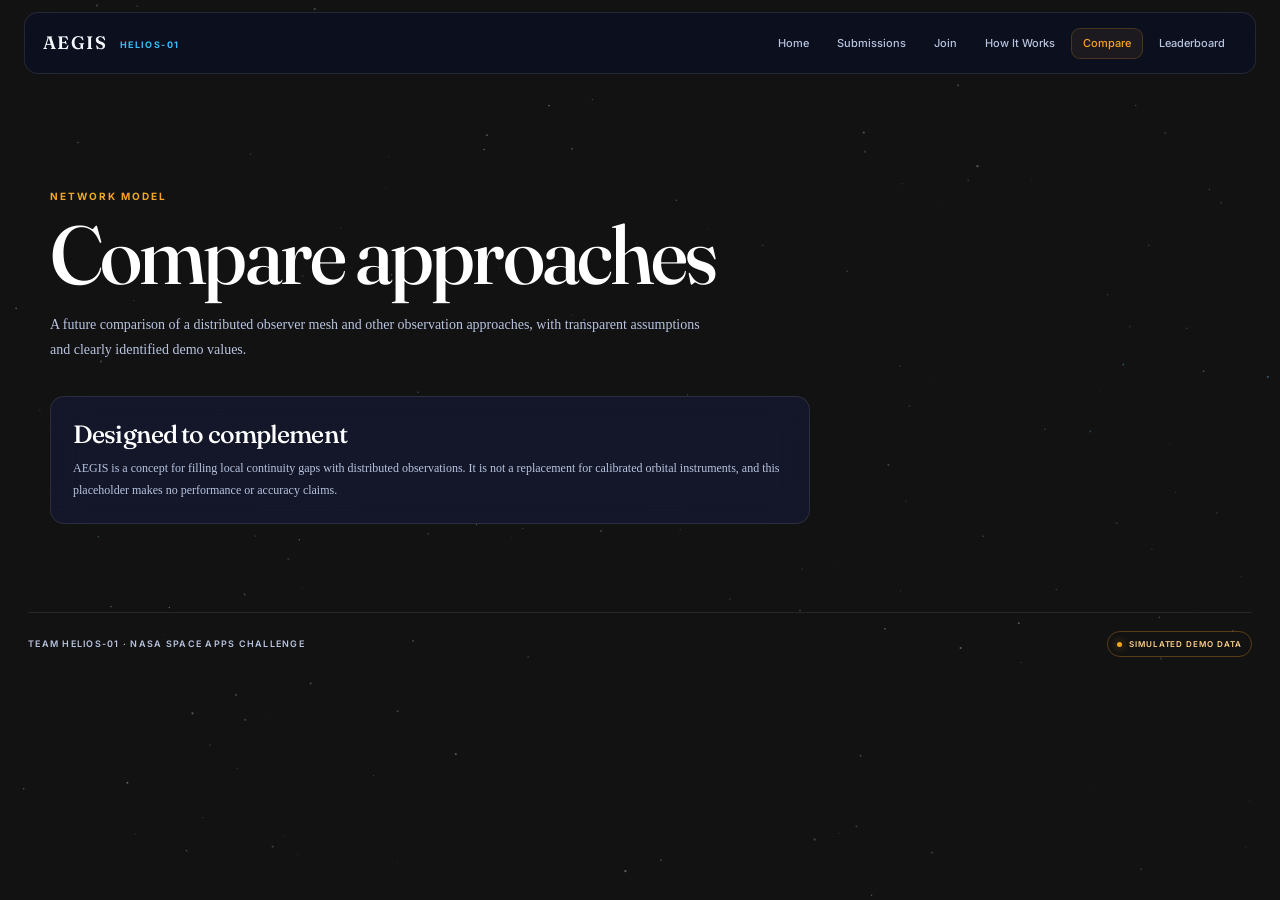
==== compare.html @ 6cf14dcd "Add shared AEGIS site foundation" ====
<!doctype html>
<html lang="en">
<head>
  <meta charset="utf-8" />
  <meta name="viewport" content="width=device-width, initial-scale=1" />
  <meta name="theme-color" content="#0A0F24" />
  <meta name="description" content="Compare the AEGIS mesh concept with common observation constraints." />
  <title>Compare — AEGIS</title>
  <link rel="preconnect" href="https://fonts.googleapis.com" />
  <link rel="preconnect" href="https://fonts.gstatic.com" crossorigin />
  <link href="https://fonts.googleapis.com/css2?family=Fraunces:opsz,wght@9..144,500;9..144,600&family=Inter:wght@400;500;600;700&display=swap" rel="stylesheet" />
  <link rel="stylesheet" href="./assets/css/theme.css" />
</head>
<body>
  <main class="aegis-content">
    <p class="section-eyebrow">Network model</p>
    <h1>Compare approaches</h1>
    <p class="intro">A future comparison of a distributed observer mesh and other observation approaches, with transparent assumptions and clearly identified demo values.</p>
    <section class="stub-panel glass" aria-labelledby="compare-title"><h2 id="compare-title">Designed to complement</h2><p>AEGIS is a concept for filling local continuity gaps with distributed observations. It is not a replacement for calibrated orbital instruments, and this placeholder makes no performance or accuracy claims.</p></section>
  </main>
  <script type="module" src="./assets/js/nav.js"></script>
  <script type="module" src="./assets/js/stars.js"></script>
</body>
</html>
---- assets/css/theme.css ----
:root{
  color-scheme:dark;
  --aegis-bg:#0A0F24;
  --aegis-surface:rgba(20,27,58,.6);
  --aegis-border:rgba(255,255,255,.1);
  --aegis-radius:14px;
  --aegis-blur:16px;
  --aegis-cyan:#38BDF8;
  --aegis-amber:#F5A524;
  --aegis-green:#34D399;
  --aegis-coral:#FB7185;
  --aegis-text:#F5F7FF;
  --aegis-muted:#B8C4E0;
  --aegis-soft:#8492B1;
  --aegis-font-ui:'Inter',system-ui,sans-serif;
  --aegis-font-display:'Fraunces',Georgia,serif;
}
*,*::before,*::after{box-sizing:border-box}
:focus-visible{outline:2px solid var(--aegis-cyan);outline-offset:3px}
.aegis-header{position:sticky;top:0;z-index:50;width:min(100% - 32px,1400px);margin:12px auto 0;border:1px solid var(--aegis-border);border-radius:14px;background:rgba(10,15,36,.74);backdrop-filter:blur(var(--aegis-blur));-webkit-backdrop-filter:blur(var(--aegis-blur))}
.aegis-nav-row{min-height:60px;padding:0 18px;display:flex;align-items:center;justify-content:space-between;gap:24px}
.aegis-wordmark{font:600 18px/1 var(--aegis-font-display);letter-spacing:.08em;color:var(--aegis-text);text-decoration:none;white-space:nowrap}
.aegis-wordmark span{color:var(--aegis-cyan);font:700 9px/1 var(--aegis-font-ui);letter-spacing:.16em;vertical-align:middle;margin-left:7px}
.aegis-nav{display:flex;align-items:center;gap:4px}
.aegis-nav a{border:1px solid transparent;border-radius:9px;padding:9px 11px;color:var(--aegis-muted);font:500 11px/1 var(--aegis-font-ui);text-decoration:none;transition:color .18s,border-color .18s,background .18s}
.aegis-nav a:hover{color:var(--aegis-text);background:rgba(255,255,255,.045)}
.aegis-nav a[aria-current=page]{color:var(--aegis-amber);border-color:rgba(245,165,36,.2);background:rgba(245,165,36,.07)}
.aegis-menu-toggle{display:none;border:1px solid var(--aegis-border);border-radius:9px;background:rgba(255,255,255,.04);width:40px;height:38px;color:var(--aegis-text);cursor:pointer}
.aegis-menu-toggle svg{width:19px;height:19px;vertical-align:middle}
.aegis-footer{position:relative;z-index:1;width:min(100% - 40px,1360px);margin:32px auto 0;padding:18px 0 24px;border-top:1px solid rgba(255,255,255,.09);display:flex;align-items:center;justify-content:space-between;gap:12px;color:var(--aegis-muted);font:600 9px/1.5 var(--aegis-font-ui);letter-spacing:.14em}
.aegis-demo-pill{display:inline-flex;align-items:center;gap:7px;border:1px solid rgba(245,165,36,.3);border-radius:999px;padding:6px 9px;color:#ffd28a;font-size:8px;letter-spacing:.12em;white-space:nowrap}
.aegis-demo-pill::before{content:"";width:5px;height:5px;border-radius:50%;background:var(--aegis-amber);box-shadow:0 0 8px rgba(245,165,36,.65)}
.glass{border:1px solid var(--aegis-border);border-radius:var(--aegis-radius);background:var(--aegis-surface);backdrop-filter:blur(var(--aegis-blur));-webkit-backdrop-filter:blur(var(--aegis-blur))}
.btn-primary,.btn-ghost{display:inline-flex;align-items:center;justify-content:center;gap:8px;min-height:40px;border-radius:10px;padding:0 15px;font:700 11px var(--aegis-font-ui);text-decoration:none;cursor:pointer;transition:transform .18s,background .18s,border-color .18s}
.btn-primary{border:1px solid var(--aegis-amber);background:var(--aegis-amber);color:#171522}
.btn-primary:hover{transform:translateY(-1px);background:#ffc15a}
.btn-ghost{border:1px solid var(--aegis-border);background:rgba(255,255,255,.035);color:var(--aegis-text)}
.btn-ghost:hover{border-color:rgba(56,189,248,.55);background:rgba(56,189,248,.08)}
.chip{display:inline-flex;align-items:center;border:1px solid rgba(190,213,255,.16);border-radius:999px;background:rgba(255,255,255,.025);padding:7px 11px;color:#c7d4ed;font:500 10px var(--aegis-font-ui)}
.badge{display:inline-flex;align-items:center;border:1px solid rgba(56,189,248,.25);border-radius:999px;background:rgba(56,189,248,.08);padding:5px 8px;color:#8edaff;font:700 9px var(--aegis-font-ui);letter-spacing:.06em}
.badge.accepted{color:var(--aegis-green);border-color:rgba(52,211,153,.28);background:rgba(52,211,153,.08)}
.badge.rejected{color:var(--aegis-coral);border-color:rgba(251,113,133,.28);background:rgba(251,113,133,.08)}
.stat-tile{border:1px solid var(--aegis-border);border-radius:12px;background:rgba(255,255,255,.025);padding:14px}
.table{width:100%;border-collapse:collapse;text-align:left;font:12px/1.5 var(--aegis-font-ui)}
.table th{padding:11px 12px;color:var(--aegis-muted);font-size:9px;letter-spacing:.12em;text-transform:uppercase;border-bottom:1px solid var(--aegis-border)}
.table td{padding:12px;border-bottom:1px solid rgba(255,255,255,.06);color:var(--aegis-text)}
.input{width:100%;min-height:42px;border:1px solid rgba(186,223,255,.19);border-radius:10px;background:rgba(20,27,58,.6);padding:0 12px;color:var(--aegis-text);font:12px var(--aegis-font-ui)}
.input:focus{border-color:rgba(56,189,248,.75);box-shadow:0 0 0 3px rgba(56,189,248,.12);outline:none}
.input::placeholder{color:#95a4c3}
.skeleton{display:block;height:12px;border-radius:9px;background:linear-gradient(90deg,#263252,#3a4765,#263252);background-size:200% 100%;animation:aegis-shimmer 1.4s infinite}
@keyframes aegis-shimmer{to{background-position:-200% 0}}
.section-eyebrow{margin:0 0 12px;color:var(--aegis-amber);font:700 10px/1.4 var(--aegis-font-ui);letter-spacing:.2em;text-transform:uppercase}
.aegis-content{position:relative;z-index:1;width:min(100% - 40px,1180px);margin:0 auto;padding:clamp(54px,9vw,120px) 0 56px}
.aegis-content h1,.aegis-content h2{font-family:var(--aegis-font-display);font-weight:500;letter-spacing:-.035em}
.aegis-content h1{max-width:800px;margin:0 0 16px;font-size:clamp(44px,7vw,82px);line-height:.98}
.aegis-content .intro{max-width:660px;margin:0;color:var(--aegis-muted);font-size:14px;line-height:1.8}
.stub-panel{margin-top:34px;padding:22px;max-width:760px}
.stub-panel h2{margin:0 0 9px;font-size:25px}
.stub-panel p{margin:0;color:var(--aegis-muted);font-size:12px;line-height:1.8}
.aegis-stars{position:fixed;inset:0;z-index:0;pointer-events:none;width:100%;height:100%;opacity:.55}
@media(max-width:800px){.aegis-header{width:calc(100% - 24px);margin-top:8px}.aegis-nav-row{min-height:54px;padding:0 13px}.aegis-menu-toggle{display:block}.aegis-nav{display:none;position:absolute;top:calc(100% + 8px);left:0;right:0;flex-direction:column;align-items:stretch;gap:3px;padding:8px;border:1px solid var(--aegis-border);border-radius:13px;background:rgba(10,15,36,.97);backdrop-filter:blur(18px);box-shadow:0 18px 45px rgba(0,0,0,.35)}.aegis-header.is-open .aegis-nav{display:flex}.aegis-nav a{padding:13px 12px;font-size:12px}.aegis-footer{width:calc(100% - 32px);align-items:flex-start;flex-direction:column}.aegis-content{width:calc(100% - 36px);padding-top:58px}}
@media(prefers-reduced-motion:reduce){*,*::before,*::after{scroll-behavior:auto!important;animation-duration:.01ms!important;animation-iteration-count:1!important;transition-duration:.01ms!important}}
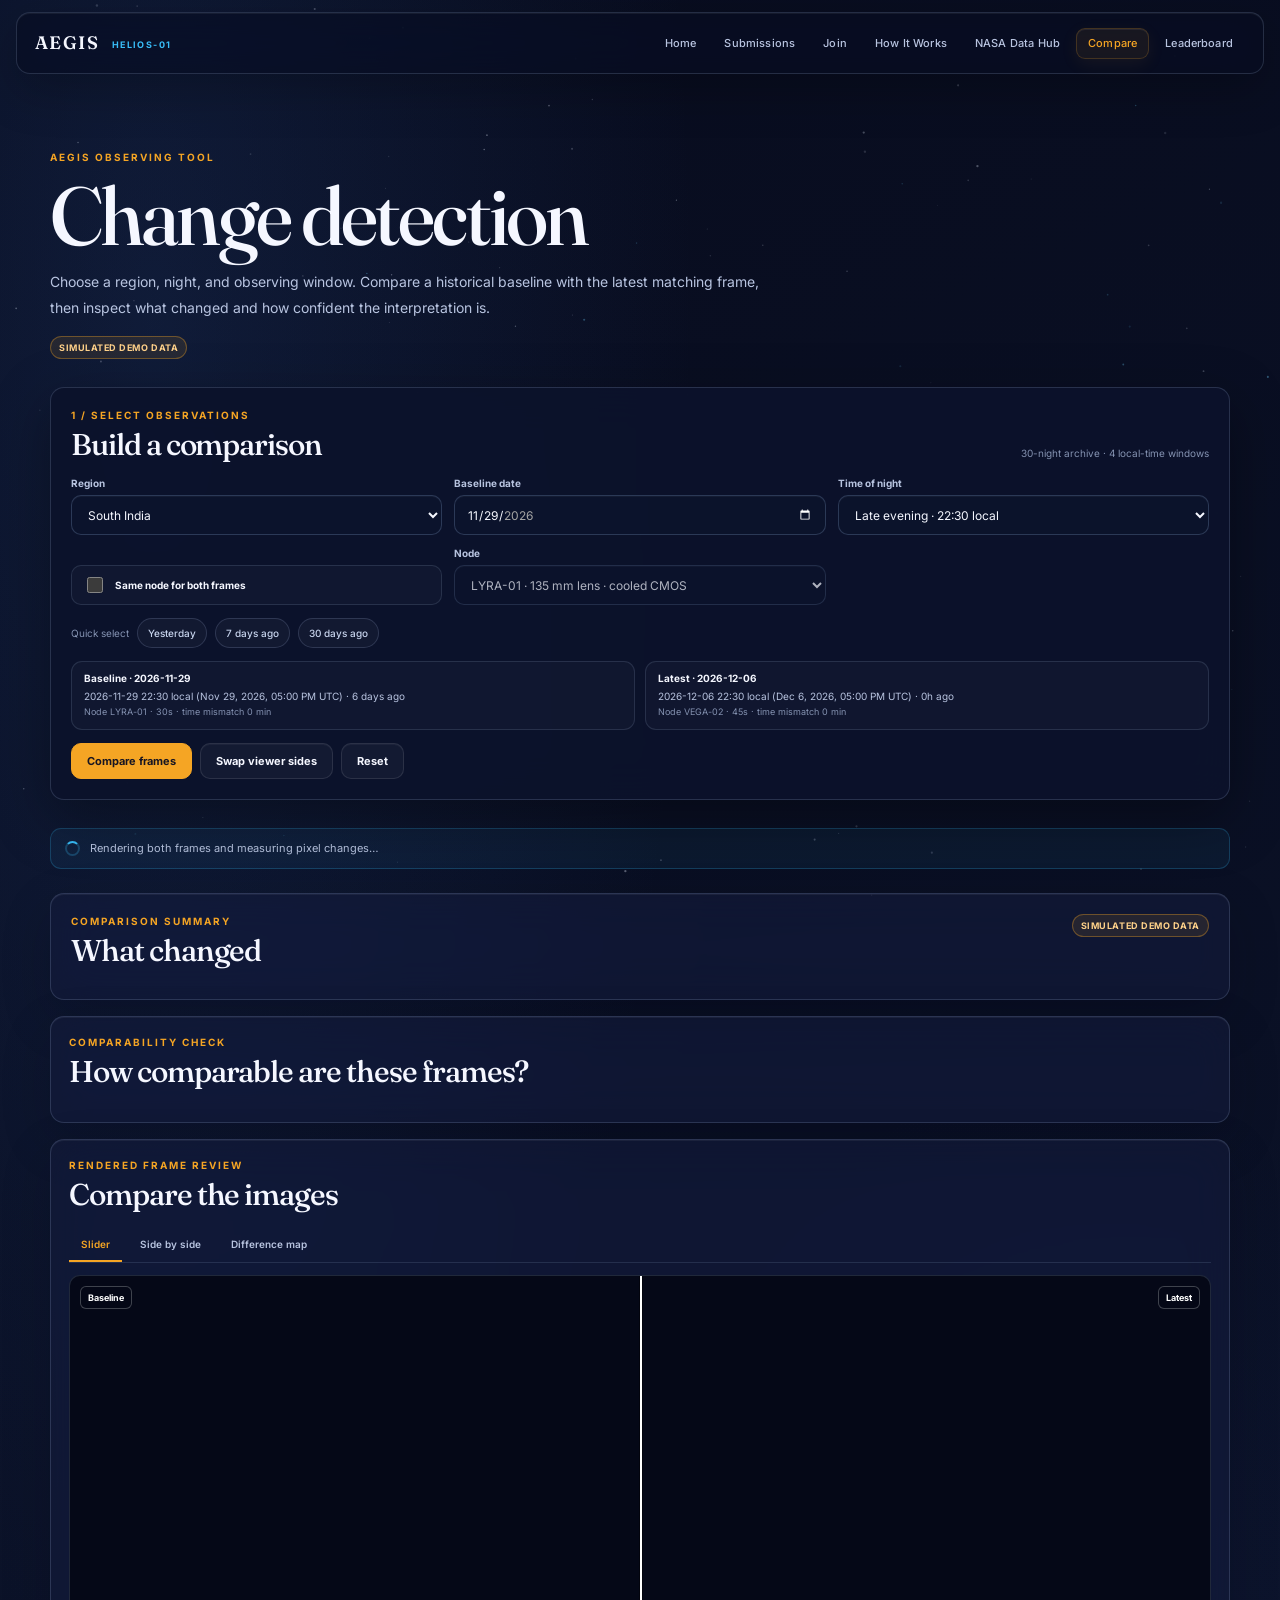
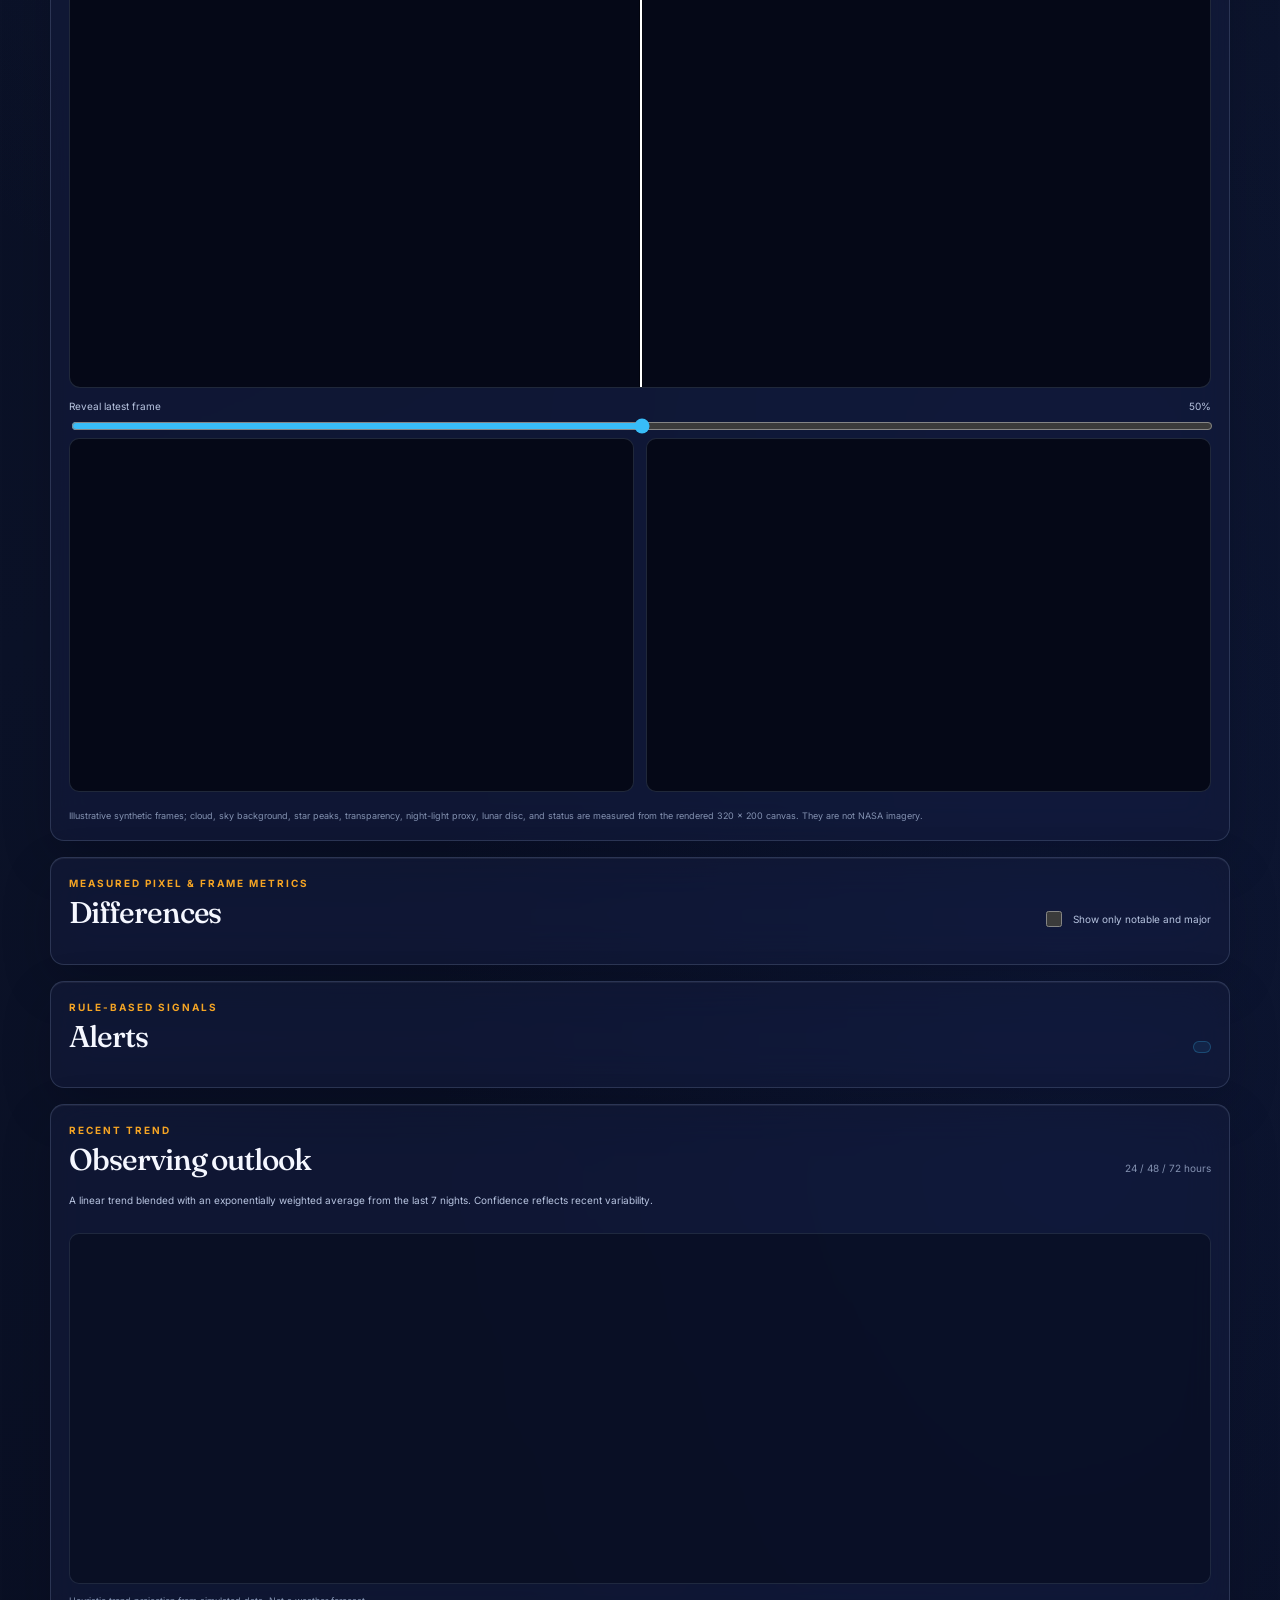
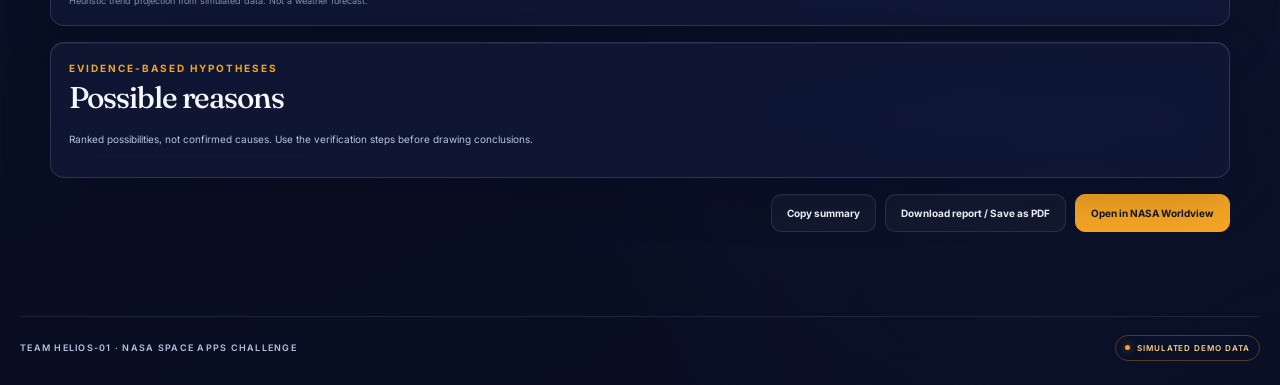
==== commit f57c6702: "Build NASA data and change detection experiences" ====
--- a/compare.html
+++ b/compare.html
@@ -4,21 +4,126 @@
   <meta charset="utf-8" />
   <meta name="viewport" content="width=device-width, initial-scale=1" />
   <meta name="theme-color" content="#0A0F24" />
-  <meta name="description" content="Compare the AEGIS mesh concept with common observation constraints." />
-  <title>Compare — AEGIS</title>
+  <meta name="description" content="Compare simulated AEGIS observing frames over time, inspect pixel-derived changes, and review transparent alerts and outlooks." />
+  <title>Change Detection — AEGIS</title>
   <link rel="preconnect" href="https://fonts.googleapis.com" />
   <link rel="preconnect" href="https://fonts.gstatic.com" crossorigin />
-  <link href="https://fonts.googleapis.com/css2?family=Fraunces:opsz,wght@9..144,500;9..144,600&family=Inter:wght@400;500;600;700&display=swap" rel="stylesheet" />
+  <link href="https://fonts.googleapis.com/css2?family=Fraunces:opsz,wght@0,9..144,500;0,9..144,600&family=Inter:wght@400;500;600;700&display=swap" rel="stylesheet" />
   <link rel="stylesheet" href="./assets/css/theme.css" />
+  <link rel="stylesheet" href="./assets/css/compare.css" />
 </head>
 <body>
-  <main class="aegis-content">
-    <p class="section-eyebrow">Network model</p>
-    <h1>Compare approaches</h1>
-    <p class="intro">A future comparison of a distributed observer mesh and other observation approaches, with transparent assumptions and clearly identified demo values.</p>
-    <section class="stub-panel glass" aria-labelledby="compare-title"><h2 id="compare-title">Designed to complement</h2><p>AEGIS is a concept for filling local continuity gaps with distributed observations. It is not a replacement for calibrated orbital instruments, and this placeholder makes no performance or accuracy claims.</p></section>
+  <main class="aegis-content compare-page">
+    <header class="compare-intro">
+      <p class="section-eyebrow">AEGIS OBSERVING TOOL</p>
+      <h1>Change detection</h1>
+      <p class="intro">Choose a region, night, and observing window. Compare a historical baseline with the latest matching frame, then inspect what changed and how confident the interpretation is.</p>
+      <span class="badge simulated-badge">SIMULATED DEMO DATA</span>
+    </header>
+
+    <section class="selection-panel glass" aria-labelledby="selection-title">
+      <div class="panel-heading"><div><p class="section-eyebrow">1 / SELECT OBSERVATIONS</p><h2 id="selection-title">Build a comparison</h2></div><span class="selection-hint">30-night archive · 4 local-time windows</span></div>
+      <form id="selection-form">
+        <div class="selection-grid">
+          <label>Region<select class="input" id="region-select" name="sector"></select></label>
+          <label>Baseline date<input class="input" id="baseline-date" name="date" type="date" required /></label>
+          <label>Time of night<select class="input" id="time-slot" name="slot"></select></label>
+          <label class="node-toggle"><input id="same-node" name="sameNode" type="checkbox" /><span>Same node for both frames</span></label>
+          <label>Node<select class="input" id="node-select" name="node" disabled></select></label>
+        </div>
+        <div class="quick-presets" role="group" aria-label="Baseline date presets">
+          <span>Quick select</span>
+          <button class="chip preset-button" type="button" data-days-ago="1">Yesterday</button>
+          <button class="chip preset-button" type="button" data-days-ago="7">7 days ago</button>
+          <button class="chip preset-button" type="button" data-days-ago="30">30 days ago</button>
+        </div>
+        <div id="selection-summary" class="selection-summary" role="status" aria-live="polite" aria-atomic="true"></div>
+        <div id="selection-empty" class="empty-selection" role="status" hidden></div>
+        <div class="selection-actions">
+          <button id="compare-button" class="btn-primary" type="submit">Compare frames</button>
+          <button id="swap-button" class="btn-ghost" type="button">Swap viewer sides</button>
+          <button id="reset-button" class="btn-ghost" type="button">Reset</button>
+        </div>
+      </form>
+    </section>
+
+    <div id="compare-progress" class="compare-progress" role="status" aria-live="polite" hidden><span class="progress-spinner" aria-hidden="true"></span><span>Rendering both frames and measuring pixel changes…</span></div>
+
+    <section id="results" class="results-section" aria-labelledby="results-title" hidden>
+      <header class="results-summary glass">
+        <div><p class="section-eyebrow">COMPARISON SUMMARY</p><h2 id="results-title" tabindex="-1">What changed</h2><p id="result-summary" aria-live="polite" aria-atomic="true"></p></div>
+        <div class="summary-side"><span class="badge simulated-badge">SIMULATED DEMO DATA</span><span id="result-period" class="selection-hint"></span></div>
+      </header>
+
+      <section class="result-block glass" aria-labelledby="conditions-title">
+        <div class="section-title-row"><div><p class="section-eyebrow">COMPARABILITY CHECK</p><h2 id="conditions-title">How comparable are these frames?</h2></div></div>
+        <div id="condition-list" class="condition-list"></div>
+        <p id="condition-warning" class="condition-warning" role="note" hidden>These frames were taken under different conditions, so some differences may come from the equipment or timing, not the atmosphere.</p>
+      </section>
+
+      <section class="result-block viewer-block glass" aria-labelledby="viewer-title">
+        <div class="section-title-row"><div><p class="section-eyebrow">RENDERED FRAME REVIEW</p><h2 id="viewer-title">Compare the images</h2></div><p id="frame-labels" class="frame-labels"></p></div>
+        <div class="viewer-tabs" role="tablist" aria-label="Image comparison view">
+          <button id="tab-slider" class="viewer-tab" type="button" role="tab" aria-selected="true" aria-controls="view-slider" tabindex="0" data-view="slider">Slider</button>
+          <button id="tab-side" class="viewer-tab" type="button" role="tab" aria-selected="false" aria-controls="view-side" tabindex="-1" data-view="side">Side by side</button>
+          <button id="tab-difference" class="viewer-tab" type="button" role="tab" aria-selected="false" aria-controls="view-difference" tabindex="-1" data-view="difference">Difference map</button>
+        </div>
+        <div id="view-slider" class="viewer-panel" role="tabpanel" aria-labelledby="tab-slider">
+          <div class="slider-view" id="slider-view">
+            <canvas id="slider-baseline" width="320" height="200" aria-label="Baseline simulated sky frame"></canvas>
+            <canvas id="slider-latest" width="320" height="200" aria-label="Latest simulated sky frame"></canvas>
+            <span class="viewer-label before-label">Baseline</span><span class="viewer-label after-label">Latest</span>
+            <span id="slider-divider" class="slider-divider" aria-hidden="true"></span>
+          </div>
+          <label class="range-label" for="slider-range">Reveal latest frame <span id="slider-value">50%</span></label>
+          <input id="slider-range" type="range" min="0" max="100" value="50" aria-label="Before and after image slider" aria-valuetext="50 percent latest frame visible" />
+        </div>
+        <div id="view-side" class="viewer-panel side-view" role="tabpanel" aria-labelledby="tab-side" hidden>
+          <figure><canvas id="side-baseline" width="320" height="200" aria-label="Baseline simulated sky frame"></canvas><figcaption id="side-baseline-caption"></figcaption></figure>
+          <figure><canvas id="side-latest" width="320" height="200" aria-label="Latest simulated sky frame"></canvas><figcaption id="side-latest-caption"></figcaption></figure>
+        </div>
+        <div id="view-difference" class="viewer-panel difference-view" role="tabpanel" aria-labelledby="tab-difference" hidden>
+          <div class="difference-stack"><canvas id="difference-background" width="320" height="200" aria-label="Baseline frame beneath the difference overlay"></canvas><canvas id="difference-map" width="320" height="200" aria-label="Heat map of per-pixel change between simulated frames"></canvas></div>
+          <div class="difference-controls"><div class="heat-legend"><span>Less change</span><span class="legend-gradient" aria-hidden="true"></span><span>More change</span></div><label class="range-label" for="difference-opacity">Heat-map opacity <span id="difference-opacity-value">75%</span></label><input id="difference-opacity" type="range" min="10" max="100" value="75" /></div>
+        </div>
+        <p class="viewer-note">Illustrative synthetic frames; cloud, sky background, star peaks, transparency, night-light proxy, lunar disc, and status are measured from the rendered 320 × 200 canvas. They are not NASA imagery.</p>
+      </section>
+
+      <section class="result-block glass" aria-labelledby="metrics-title">
+        <div class="section-title-row"><div><p class="section-eyebrow">MEASURED PIXEL & FRAME METRICS</p><h2 id="metrics-title">Differences</h2></div><label class="filter-toggle"><input id="notable-filter" type="checkbox" /> Show only notable and major</label></div>
+        <div id="metric-table-wrap" class="metric-table-wrap"></div>
+        <div id="metric-cards" class="metric-cards"></div>
+      </section>
+
+      <section class="result-block glass" aria-labelledby="alerts-title">
+        <div class="section-title-row"><div><p class="section-eyebrow">RULE-BASED SIGNALS</p><h2 id="alerts-title">Alerts</h2></div><span id="alert-count" class="badge"></span></div>
+        <div id="alerts-list" class="alerts-list" aria-live="polite"></div>
+      </section>
+
+      <section class="result-block glass" aria-labelledby="outlook-title">
+        <div class="section-title-row"><div><p class="section-eyebrow">RECENT TREND</p><h2 id="outlook-title">Observing outlook</h2></div><span class="selection-hint">24 / 48 / 72 hours</span></div>
+        <p class="method-note">A linear trend blended with an exponentially weighted average from the last 7 nights. Confidence reflects recent variability.</p>
+        <div id="forecast-summary" class="forecast-summary"></div>
+        <canvas id="forecast-chart" width="720" height="220" aria-label="Recent cloud and star-count trend with projected observing quality"></canvas>
+        <p class="fine-print">Heuristic trend projection from simulated data. Not a weather forecast.</p>
+      </section>
+
+      <section class="result-block glass" aria-labelledby="reasons-title">
+        <div class="section-title-row"><div><p class="section-eyebrow">EVIDENCE-BASED HYPOTHESES</p><h2 id="reasons-title">Possible reasons</h2></div></div>
+        <p class="method-note">Ranked possibilities, not confirmed causes. Use the verification steps before drawing conclusions.</p>
+        <ol id="reasons-list" class="reasons-list"></ol>
+      </section>
+
+      <span id="copy-feedback" class="sr-only" role="status" aria-live="polite"></span>
+      <div class="result-actions" aria-label="Comparison actions">
+        <button id="copy-summary" class="btn-ghost" type="button">Copy summary</button>
+        <button id="download-report" class="btn-ghost" type="button">Download report / Save as PDF</button>
+        <a id="worldview-link" class="btn-primary" href="https://worldview.earthdata.nasa.gov/" target="_blank" rel="noopener noreferrer">Open in NASA Worldview</a>
+      </div>
+    </section>
   </main>
   <script type="module" src="./assets/js/nav.js"></script>
   <script type="module" src="./assets/js/stars.js"></script>
+  <script type="module" src="./assets/js/compare.js"></script>
 </body>
 </html>
--- a/assets/css/theme.css
+++ b/assets/css/theme.css
@@ -60,3 +60,14 @@
 .aegis-stars{position:fixed;inset:0;z-index:0;pointer-events:none;width:100%;height:100%;opacity:.55}
 @media(max-width:800px){.aegis-header{width:calc(100% - 24px);margin-top:8px}.aegis-nav-row{min-height:54px;padding:0 13px}.aegis-menu-toggle{display:block}.aegis-nav{display:none;position:absolute;top:calc(100% + 8px);left:0;right:0;flex-direction:column;align-items:stretch;gap:3px;padding:8px;border:1px solid var(--aegis-border);border-radius:13px;background:rgba(10,15,36,.97);backdrop-filter:blur(18px);box-shadow:0 18px 45px rgba(0,0,0,.35)}.aegis-header.is-open .aegis-nav{display:flex}.aegis-nav a{padding:13px 12px;font-size:12px}.aegis-footer{width:calc(100% - 32px);align-items:flex-start;flex-direction:column}.aegis-content{width:calc(100% - 36px);padding-top:58px}}
 @media(prefers-reduced-motion:reduce){*,*::before,*::after{scroll-behavior:auto!important;animation-duration:.01ms!important;animation-iteration-count:1!important;transition-duration:.01ms!important}}
+
+body{min-height:100vh;margin:0;overflow-x:hidden;background:radial-gradient(ellipse at 12% 9%,rgba(45,85,155,.2),transparent 34%),radial-gradient(ellipse at 84% 72%,rgba(28,51,119,.2),transparent 42%),linear-gradient(155deg,#080c1e 0%,#0b1228 54%,#080d20 100%);color:var(--aegis-text);font-family:var(--aegis-font-ui)}
+.aegis-header{border-color:rgba(190,219,255,.16);background:rgba(8,13,31,.66);box-shadow:0 16px 48px rgba(0,0,0,.24),inset 0 1px 0 rgba(255,255,255,.055);backdrop-filter:saturate(145%) blur(22px);-webkit-backdrop-filter:saturate(145%) blur(22px)}
+.aegis-nav a{font-size:11px;letter-spacing:.015em}
+.aegis-nav a[aria-current=page]{box-shadow:inset 0 1px 0 rgba(255,255,255,.07),0 5px 18px rgba(245,165,36,.07)}
+.glass{border-color:rgba(190,219,255,.16);box-shadow:inset 0 1px 0 rgba(255,255,255,.055),0 18px 50px rgba(1,5,18,.2);backdrop-filter:saturate(135%) blur(20px);-webkit-backdrop-filter:saturate(135%) blur(20px)}
+.aegis-footer{border-top-color:rgba(190,219,255,.11)}
+.input{border-color:rgba(177,208,255,.2);background:rgba(13,21,47,.68);box-shadow:inset 0 1px 0 rgba(255,255,255,.035)}
+.btn-ghost{box-shadow:inset 0 1px 0 rgba(255,255,255,.04)}
+@media(max-width:800px){.aegis-nav{border-color:rgba(190,219,255,.18);background:rgba(8,13,31,.94);box-shadow:0 22px 60px rgba(0,0,0,.42)}}
+
--- a/assets/css/compare.css
+++ b/assets/css/compare.css
@@ -0,0 +1,6 @@
+.compare-page{padding-top:clamp(40px,6vw,76px);padding-bottom:52px}.compare-intro{max-width:850px;margin-bottom:28px}.compare-intro h1{margin-bottom:13px}.compare-intro .intro{max-width:740px}.simulated-badge{margin-top:16px;border-color:rgba(245,165,36,.35);background:rgba(245,165,36,.1);color:#ffd28a}.selection-panel{position:sticky;top:78px;z-index:12;padding:20px;margin-bottom:28px;background:rgba(12,19,43,.94);box-shadow:0 18px 56px rgba(0,0,0,.34)}.panel-heading,.section-title-row{display:flex;align-items:flex-end;justify-content:space-between;gap:16px;margin-bottom:16px}.panel-heading h2,.section-title-row h2,.results-summary h2{margin:0;font-size:clamp(22px,3vw,30px);line-height:1.08}.panel-heading .section-eyebrow,.section-title-row .section-eyebrow,.results-summary .section-eyebrow{margin-bottom:7px}.selection-hint{color:var(--aegis-soft);font-size:10px;line-height:1.5}.selection-grid{display:grid;grid-template-columns:repeat(3,minmax(0,1fr));gap:12px}.selection-grid label{display:flex;min-width:0;flex-direction:column;gap:6px;color:var(--aegis-muted);font-size:10px;font-weight:700}.selection-grid .input{min-height:40px}.node-toggle{align-self:end;min-height:40px;flex-direction:row!important;align-items:center;gap:9px!important;border:1px solid rgba(190,219,255,.13);border-radius:10px;padding:0 11px;background:rgba(255,255,255,.025)}.node-toggle input,.filter-toggle input{width:16px;height:16px;accent-color:var(--aegis-amber)}.node-toggle span{color:var(--aegis-text);font-size:10px}.quick-presets{display:flex;align-items:center;flex-wrap:wrap;gap:8px;margin-top:13px;color:var(--aegis-soft);font-size:10px}.preset-button{min-height:30px;padding:0 10px;background:rgba(255,255,255,.03);cursor:pointer}.selection-summary{display:grid;grid-template-columns:1fr 1fr;gap:10px;margin-top:13px}.frame-match{border:1px solid rgba(190,219,255,.13);border-radius:11px;padding:10px 12px;background:rgba(255,255,255,.025)}.frame-match strong{display:block;margin-bottom:5px;color:var(--aegis-text);font-size:10px}.frame-match p{margin:0;color:var(--aegis-muted);font-size:10px;line-height:1.55}.frame-match .frame-meta{color:var(--aegis-soft);font-size:9px}.empty-selection{margin-top:12px;border:1px solid rgba(245,165,36,.4);border-radius:10px;background:rgba(245,165,36,.08);padding:10px 12px;color:#ffe0a5;font-size:11px;line-height:1.6}.empty-selection button{margin-left:10px}.selection-actions{display:flex;flex-wrap:wrap;gap:8px;margin-top:13px}.selection-actions .btn-primary,.selection-actions .btn-ghost{min-height:36px}.compare-progress{display:flex;align-items:center;gap:10px;margin:14px 0 24px;border:1px solid rgba(56,189,248,.22);border-radius:11px;padding:12px 14px;background:rgba(56,189,248,.06);color:var(--aegis-muted);font-size:11px}.progress-spinner{width:15px;height:15px;border:2px solid rgba(56,189,248,.25);border-top-color:var(--aegis-cyan);border-radius:50%;animation:compare-spin .8s linear infinite}@keyframes compare-spin{to{transform:rotate(360deg)}}.results-section{display:grid;gap:16px;animation:results-enter .3s ease-out}@keyframes results-enter{from{opacity:0;transform:translateY(8px)}to{opacity:1;transform:translateY(0)}}.results-summary{display:flex;align-items:flex-start;justify-content:space-between;gap:22px;padding:20px}.results-summary p:last-child{max-width:850px;margin:12px 0 0;color:var(--aegis-text);font-size:14px;line-height:1.65}.summary-side{display:flex;flex-direction:column;align-items:flex-end;gap:8px;white-space:nowrap}.summary-side .simulated-badge{margin-top:0}.result-block{padding:18px}.condition-list{display:grid;grid-template-columns:repeat(5,minmax(0,1fr));gap:8px}.condition-item{display:flex;align-items:flex-start;gap:8px;min-height:54px;border:1px solid rgba(190,219,255,.12);border-radius:10px;padding:9px;background:rgba(255,255,255,.025);color:var(--aegis-muted);font-size:9px;line-height:1.45}.condition-item strong{display:block;color:var(--aegis-text);font-size:9px}.condition-mark{display:grid;width:18px;height:18px;flex:0 0 18px;place-items:center;border-radius:50%;color:#06251a;background:var(--aegis-green);font-size:11px;font-weight:800}.condition-item.warning .condition-mark{color:#2d2000;background:var(--aegis-amber)}.condition-warning{margin:12px 0 0;border:1px solid rgba(245,165,36,.35);border-radius:10px;padding:10px 12px;background:rgba(245,165,36,.08);color:#ffe0a5;font-size:11px;line-height:1.6}.viewer-block{min-width:0}.viewer-tabs{display:flex;gap:6px;margin:0 0 12px;border-bottom:1px solid rgba(190,219,255,.12)}.viewer-tab{position:relative;border:0;border-bottom:2px solid transparent;background:transparent;padding:10px 12px;color:var(--aegis-muted);font:600 10px var(--aegis-font-ui);cursor:pointer}.viewer-tab[aria-selected=true]{border-bottom-color:var(--aegis-amber);color:var(--aegis-amber)}.viewer-panel{min-width:0}.slider-view{position:relative;overflow:hidden;aspect-ratio:8/5;border:1px solid rgba(190,219,255,.15);border-radius:11px;background:#050817}.slider-view canvas{position:absolute;inset:0;width:100%;height:100%;object-fit:cover}.slider-view #slider-latest{clip-path:inset(0 0 0 50%)}.slider-divider{position:absolute;top:0;bottom:0;left:50%;width:2px;background:#fff;box-shadow:0 0 0 1px rgba(0,0,0,.45);pointer-events:none}.viewer-label{position:absolute;top:10px;border:1px solid rgba(255,255,255,.24);border-radius:6px;padding:5px 7px;background:rgba(5,8,23,.78);color:#fff;font-size:9px;font-weight:700}.before-label{left:10px}.after-label{right:10px}.range-label{display:flex;align-items:center;justify-content:space-between;gap:8px;margin:12px 0 4px;color:var(--aegis-muted);font-size:10px}.viewer-panel input[type=range],.difference-controls input[type=range]{width:100%;accent-color:var(--aegis-cyan)}.side-view{display:grid;grid-template-columns:1fr 1fr;gap:12px}.side-view figure{min-width:0;margin:0}.side-view canvas,.difference-view canvas{display:block;width:100%;height:auto;aspect-ratio:8/5;border:1px solid rgba(190,219,255,.15);border-radius:10px;background:#050817}.side-view figcaption{padding-top:7px;color:var(--aegis-muted);font-size:10px}.difference-stack{position:relative;width:min(100%,720px);aspect-ratio:8/5;margin:auto;overflow:hidden;border:1px solid rgba(190,219,255,.15);border-radius:10px;background:#050817}.difference-stack canvas{position:absolute;inset:0;width:100%;height:100%;max-width:none;margin:0;object-fit:cover}.difference-controls{max-width:720px;margin:10px auto 0}.heat-legend{display:flex;align-items:center;gap:9px;color:var(--aegis-soft);font-size:9px}.legend-gradient{height:9px;flex:1;border-radius:10px;background:linear-gradient(90deg,#172b69,#38bdf8,#f5a524,#fb7185)}.viewer-note,.fine-print{margin:10px 0 0;color:var(--aegis-soft);font-size:9px;line-height:1.5}.filter-toggle{display:flex;align-items:center;gap:8px;color:var(--aegis-muted);font-size:10px}.metric-table-wrap{overflow:auto}.metric-table{min-width:660px}.metric-table td:first-child{font-weight:700}.metric-delta{white-space:nowrap}.direction{display:inline-block;min-width:18px;font-size:13px;font-weight:800}.significance{display:inline-flex;border:1px solid rgba(190,219,255,.14);border-radius:999px;padding:4px 7px;color:var(--aegis-muted);font-size:8px;font-weight:700}.significance.notable{border-color:rgba(245,165,36,.35);color:#ffd28a;background:rgba(245,165,36,.07)}.significance.major{border-color:rgba(251,113,133,.35);color:#ff9cac;background:rgba(251,113,133,.08)}.metric-cards{display:none}.metric-card{border:1px solid rgba(190,219,255,.13);border-radius:10px;padding:11px;background:rgba(255,255,255,.025)}.metric-card h3{margin:0 0 9px;font-size:11px}.metric-card dl{display:grid;grid-template-columns:repeat(3,1fr);gap:8px;margin:0}.metric-card dt{color:var(--aegis-soft);font-size:8px}.metric-card dd{margin:3px 0 0;color:var(--aegis-text);font-size:10px}.alerts-list{display:grid;grid-template-columns:repeat(2,minmax(0,1fr));gap:9px}.alert-card{border:1px solid rgba(190,219,255,.13);border-left:3px solid var(--aegis-cyan);border-radius:10px;padding:11px;background:rgba(255,255,255,.025)}.alert-card.warning{border-left-color:var(--aegis-amber)}.alert-card.critical{border-left-color:var(--aegis-coral)}.alert-card h3{display:flex;align-items:center;gap:8px;margin:0 0 6px;font-size:11px}.alert-card p{margin:0;color:var(--aegis-muted);font-size:10px;line-height:1.55}.alert-card time{display:block;margin-top:7px;color:var(--aegis-soft);font-size:8px}.new-tag{border:1px solid rgba(56,189,248,.25);border-radius:999px;padding:3px 6px;color:#8edaff;font-size:7px;letter-spacing:.08em}.calm-state{grid-column:1/-1;border:1px solid rgba(52,211,153,.25);border-radius:10px;padding:14px;color:#9aefd0;font-size:11px}.method-note{margin:0 0 12px;color:var(--aegis-muted);font-size:10px;line-height:1.6}.forecast-summary{display:grid;grid-template-columns:repeat(3,minmax(0,1fr));gap:9px;margin-bottom:13px}.forecast-card{border:1px solid rgba(190,219,255,.13);border-radius:10px;padding:10px;background:rgba(255,255,255,.025)}.forecast-card strong{display:block;color:var(--aegis-text);font-size:11px}.forecast-card span{display:block;margin-top:4px;color:var(--aegis-muted);font-size:9px}.forecast-card.good{border-color:rgba(52,211,153,.28)}.forecast-card.fair{border-color:rgba(245,165,36,.28)}.forecast-card.poor{border-color:rgba(251,113,133,.3)}#forecast-chart{display:block;width:100%;height:auto;min-height:120px;border:1px solid rgba(190,219,255,.12);border-radius:10px;background:rgba(5,8,23,.5)}.reasons-list{display:grid;gap:8px;margin:0;padding-left:22px}.reasons-list li{padding:11px 12px;border:1px solid rgba(190,219,255,.12);border-radius:10px;background:rgba(255,255,255,.025)}.reason-top{display:flex;align-items:center;justify-content:space-between;gap:12px}.reason-top strong{font-size:11px}.confidence{color:var(--aegis-cyan);font-size:9px;font-weight:700}.reasons-list p{margin:6px 0 0;color:var(--aegis-muted);font-size:9px;line-height:1.55}.result-actions{display:flex;flex-wrap:wrap;gap:9px;justify-content:flex-end}.result-actions .btn-primary,.result-actions .btn-ghost{min-height:38px;font-size:10px}.result-actions a{color:#171522}.empty-state{color:var(--aegis-soft);font-size:10px}.sr-only{position:absolute;width:1px;height:1px;padding:0;margin:-1px;overflow:hidden;clip:rect(0,0,0,0);white-space:nowrap;border:0}
+@media(max-width:900px){.selection-panel{position:relative;top:auto}.condition-list{grid-template-columns:repeat(3,minmax(0,1fr))}.selection-grid{grid-template-columns:repeat(2,minmax(0,1fr))}}
+@media(max-width:650px){.compare-page{width:calc(100% - 28px);padding-top:44px}.panel-heading,.section-title-row{align-items:flex-start;flex-direction:column;gap:8px}.selection-panel,.result-block,.results-summary{padding:14px}.selection-grid{grid-template-columns:1fr 1fr;gap:9px}.selection-grid label:last-child{grid-column:1/-1}.node-toggle{grid-column:1/-1;grid-row:2}.selection-summary{grid-template-columns:1fr}.condition-list{grid-template-columns:1fr 1fr}.side-view{grid-template-columns:1fr}.alerts-list{grid-template-columns:1fr}.results-summary{flex-direction:column}.summary-side{align-items:flex-start;white-space:normal}.summary-side .simulated-badge{margin-top:0}.forecast-summary{grid-template-columns:1fr}.metric-table-wrap{display:none}.metric-cards{display:grid;gap:8px}.result-actions{justify-content:stretch}.result-actions>*{width:100%}.viewer-tabs{overflow:auto}.viewer-tab{flex:0 0 auto;padding:10px 8px}.frame-labels{line-height:1.6}}
+@media(max-width:380px){.selection-grid{grid-template-columns:1fr}.selection-grid label:last-child{grid-column:auto}.node-toggle{grid-column:auto;grid-row:auto}.selection-actions>*{flex:1 1 100%}.condition-list{grid-template-columns:1fr}.metric-card dl{grid-template-columns:repeat(2,1fr)}}
+@media(prefers-reduced-motion:reduce){.results-section{animation:none}.progress-spinner{animation:none}}
+@media print{body{background:#fff;color:#121827}.aegis-header,.aegis-footer,.compare-intro,.selection-panel,.compare-progress,.result-actions,.viewer-tabs,.viewer-panel{display:none!important}.aegis-content{width:100%;padding:0;margin:0}.results-section{display:block!important}.result-block,.results-summary{break-inside:avoid;margin:10px 0;border:1px solid #bbb;background:#fff;box-shadow:none;color:#121827}.results-summary p:last-child,.method-note,.viewer-note,.fine-print,.frame-labels{color:#222}.simulated-badge{color:#663d00}.metric-cards{display:none!important}.metric-table-wrap{display:block!important;overflow:visible}.metric-table{min-width:0}.alerts-list,.condition-list,.forecast-summary,.reasons-list{display:grid!important}#forecast-chart{background:#fff}.section-title-row h2,.results-summary h2,.results-summary p{color:#121827}}
